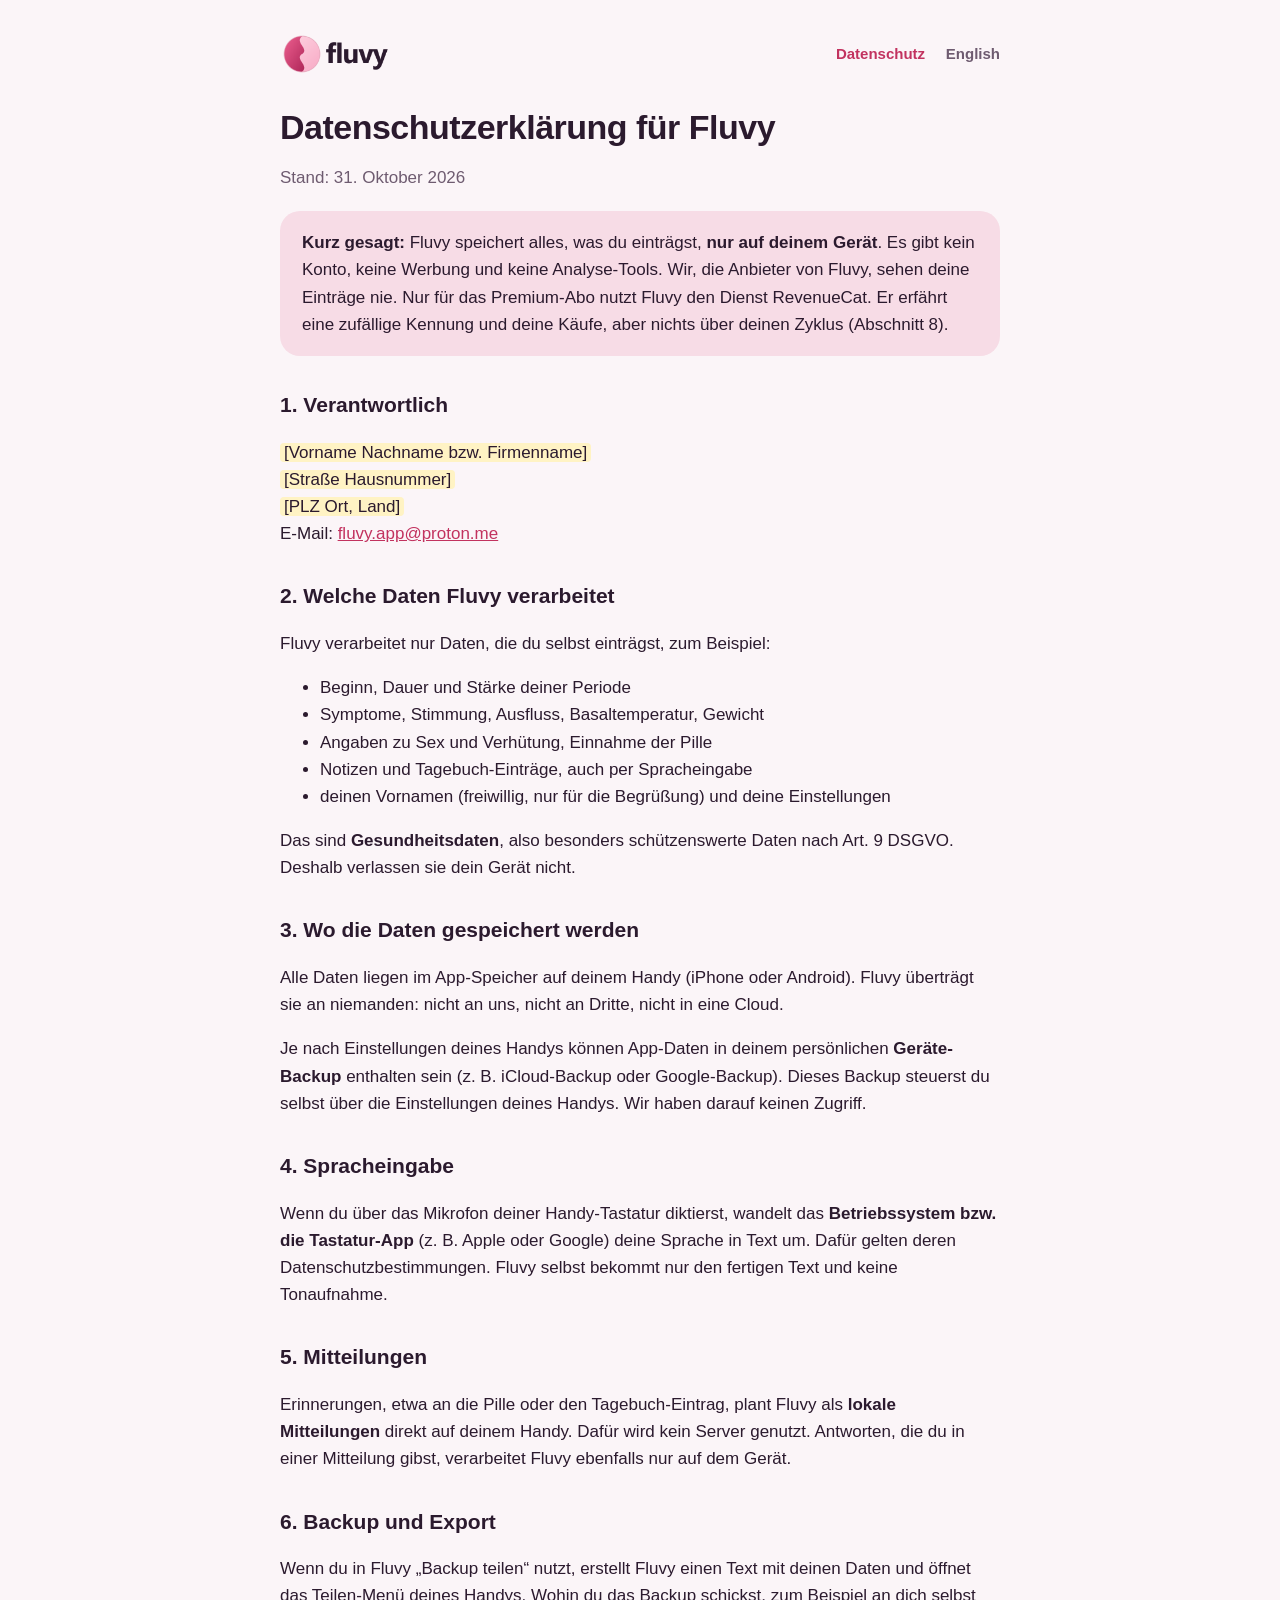
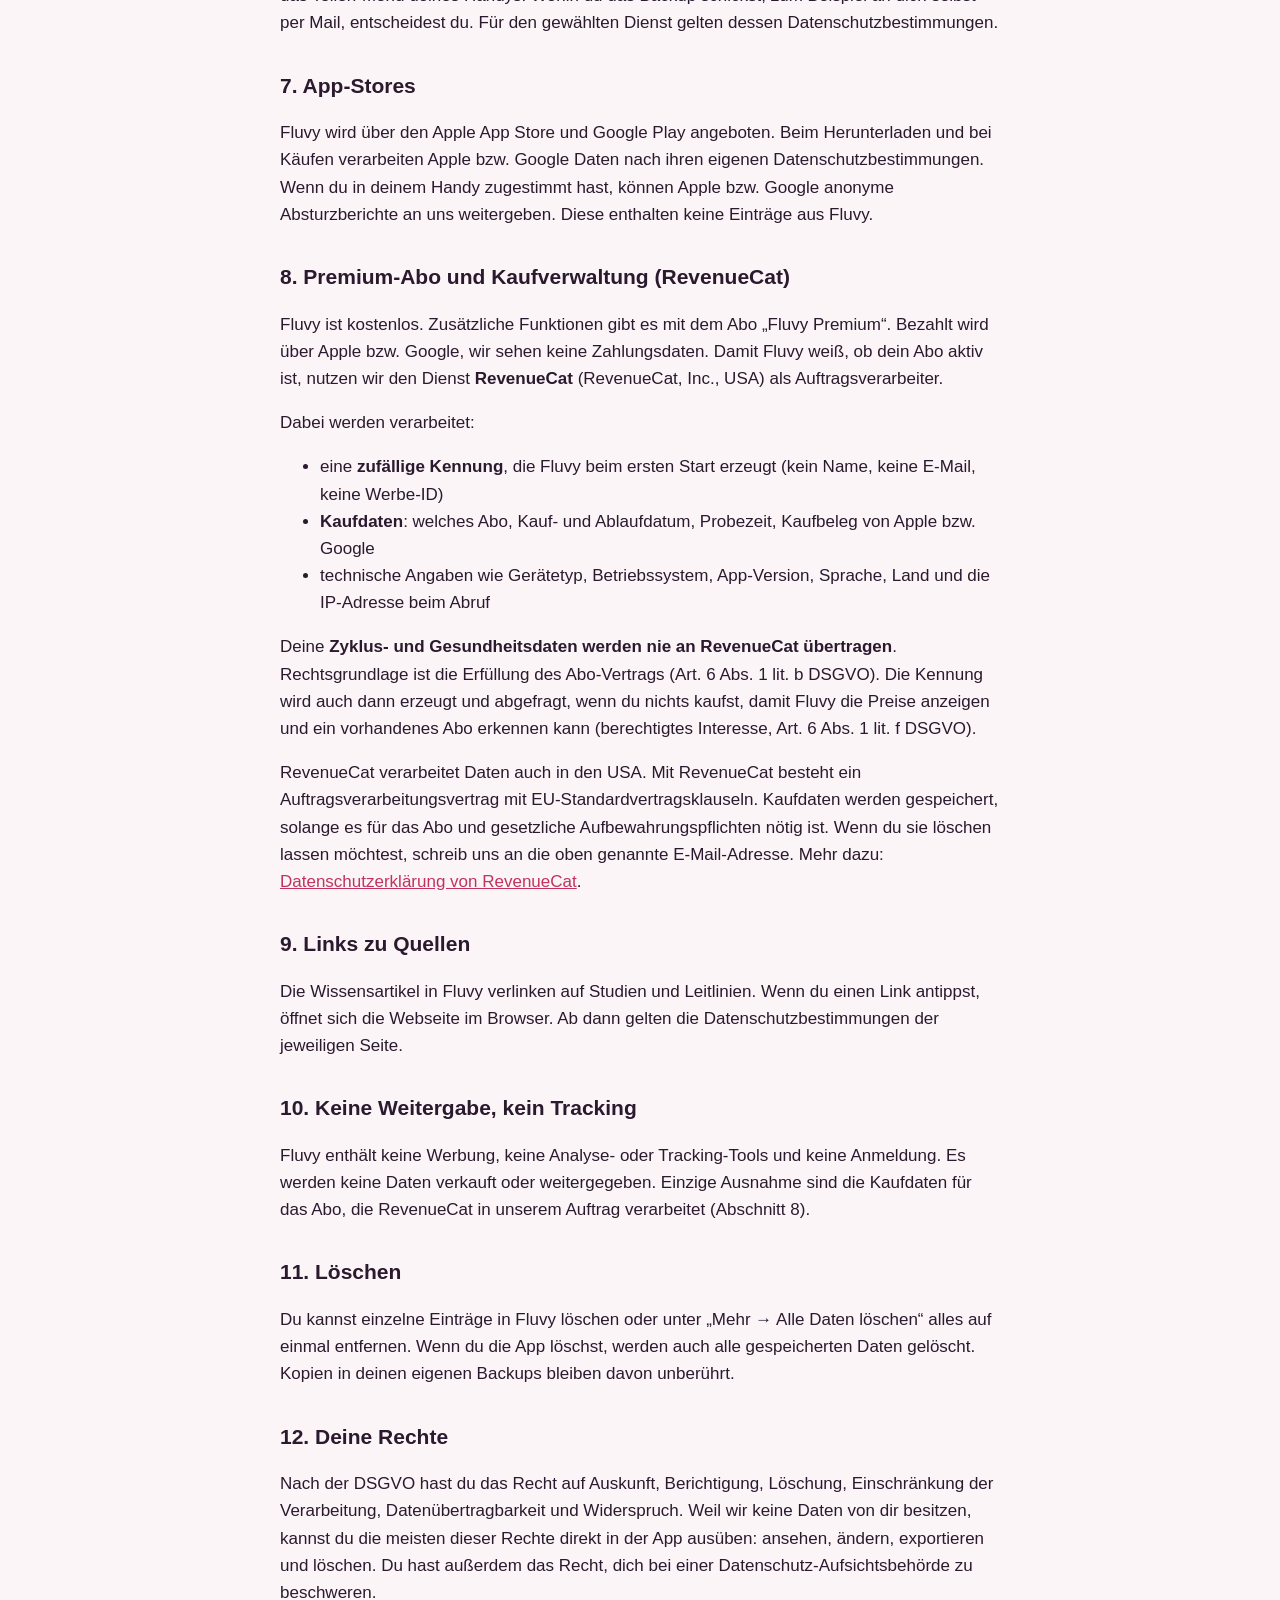
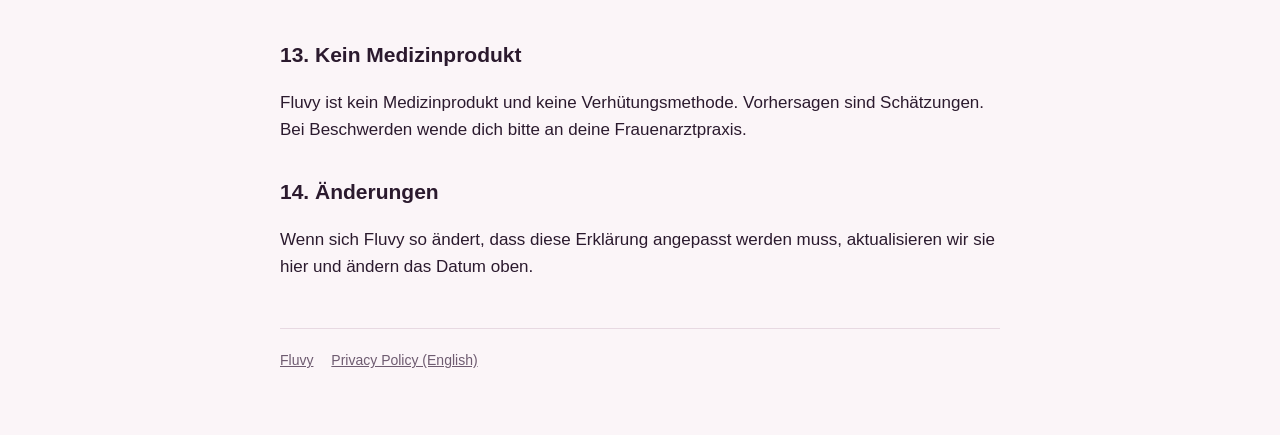
==== datenschutz.html @ e546843e "Add files via upload" ====
<!doctype html>
<html lang="de">
<head>
  <meta charset="utf-8">
  <meta name="viewport" content="width=device-width, initial-scale=1">
  <title>Datenschutzerklärung – Fluvy</title>
  <link rel="icon" href="icon.png">
  <link rel="stylesheet" href="style.css">
</head>
<body>
  <div class="wrap">
    <header>
      <a class="logo" href="./"><picture><source srcset="logo-dark.png" media="(prefers-color-scheme: dark)"><img src="logo.png" alt="Fluvy"></picture></a>
      <nav>
        <a href="datenschutz.html" aria-current="page">Datenschutz</a>
        <a href="privacy.html">English</a>
      </nav>
    </header>

    <h1>Datenschutzerklärung für Fluvy</h1>
    <p class="muted">Stand: 31. Oktober 2026</p>

    <div class="summary">
      <strong>Kurz gesagt:</strong> Fluvy speichert alles, was du einträgst, <strong>nur auf deinem Gerät</strong>.
      Es gibt kein Konto, keine Werbung und keine Analyse-Tools. Wir, die Anbieter von Fluvy, sehen deine Einträge nie.
      Nur für das Premium-Abo nutzt Fluvy den Dienst RevenueCat. Er erfährt eine zufällige Kennung und deine Käufe, aber nichts über deinen Zyklus (Abschnitt 8).
    </div>

    <h2>1. Verantwortlich</h2>
    <p>
      <span class="todo">[Vorname Nachname bzw. Firmenname]</span><br>
      <span class="todo">[Straße Hausnummer]</span><br>
      <span class="todo">[PLZ Ort, Land]</span><br>
      E-Mail: <a href="mailto:fluvy.app@proton.me">fluvy.app@proton.me</a>
    </p>

    <h2>2. Welche Daten Fluvy verarbeitet</h2>
    <p>Fluvy verarbeitet nur Daten, die du selbst einträgst, zum Beispiel:</p>
    <ul>
      <li>Beginn, Dauer und Stärke deiner Periode</li>
      <li>Symptome, Stimmung, Ausfluss, Basaltemperatur, Gewicht</li>
      <li>Angaben zu Sex und Verhütung, Einnahme der Pille</li>
      <li>Notizen und Tagebuch-Einträge, auch per Spracheingabe</li>
      <li>deinen Vornamen (freiwillig, nur für die Begrüßung) und deine Einstellungen</li>
    </ul>
    <p>Das sind <strong>Gesundheitsdaten</strong>, also besonders schützenswerte Daten nach Art. 9 DSGVO. Deshalb verlassen sie dein Gerät nicht.</p>

    <h2>3. Wo die Daten gespeichert werden</h2>
    <p>Alle Daten liegen im App-Speicher auf deinem Handy (iPhone oder Android). Fluvy überträgt sie an niemanden: nicht an uns, nicht an Dritte, nicht in eine Cloud.</p>
    <p>Je nach Einstellungen deines Handys können App-Daten in deinem persönlichen <strong>Geräte-Backup</strong> enthalten sein (z. B. iCloud-Backup oder Google-Backup). Dieses Backup steuerst du selbst über die Einstellungen deines Handys. Wir haben darauf keinen Zugriff.</p>

    <h2>4. Spracheingabe</h2>
    <p>Wenn du über das Mikrofon deiner Handy-Tastatur diktierst, wandelt das <strong>Betriebssystem bzw. die Tastatur-App</strong> (z. B. Apple oder Google) deine Sprache in Text um. Dafür gelten deren Datenschutzbestimmungen. Fluvy selbst bekommt nur den fertigen Text und keine Tonaufnahme.</p>

    <h2>5. Mitteilungen</h2>
    <p>Erinnerungen, etwa an die Pille oder den Tagebuch-Eintrag, plant Fluvy als <strong>lokale Mitteilungen</strong> direkt auf deinem Handy. Dafür wird kein Server genutzt. Antworten, die du in einer Mitteilung gibst, verarbeitet Fluvy ebenfalls nur auf dem Gerät.</p>

    <h2>6. Backup und Export</h2>
    <p>Wenn du in Fluvy „Backup teilen“ nutzt, erstellt Fluvy einen Text mit deinen Daten und öffnet das Teilen-Menü deines Handys. Wohin du das Backup schickst, zum Beispiel an dich selbst per Mail, entscheidest du. Für den gewählten Dienst gelten dessen Datenschutzbestimmungen.</p>

    <h2>7. App-Stores</h2>
    <p>Fluvy wird über den Apple App Store und Google Play angeboten. Beim Herunterladen und bei Käufen verarbeiten Apple bzw. Google Daten nach ihren eigenen Datenschutzbestimmungen. Wenn du in deinem Handy zugestimmt hast, können Apple bzw. Google anonyme Absturzberichte an uns weitergeben. Diese enthalten keine Einträge aus Fluvy.</p>

    <h2>8. Premium-Abo und Kaufverwaltung (RevenueCat)</h2>
    <p>Fluvy ist kostenlos. Zusätzliche Funktionen gibt es mit dem Abo „Fluvy Premium“. Bezahlt wird über Apple bzw. Google, wir sehen keine Zahlungsdaten. Damit Fluvy weiß, ob dein Abo aktiv ist, nutzen wir den Dienst <strong>RevenueCat</strong> (RevenueCat, Inc., USA) als Auftragsverarbeiter.</p>
    <p>Dabei werden verarbeitet:</p>
    <ul>
      <li>eine <strong>zufällige Kennung</strong>, die Fluvy beim ersten Start erzeugt (kein Name, keine E-Mail, keine Werbe-ID)</li>
      <li><strong>Kaufdaten</strong>: welches Abo, Kauf- und Ablaufdatum, Probezeit, Kaufbeleg von Apple bzw. Google</li>
      <li>technische Angaben wie Gerätetyp, Betriebssystem, App-Version, Sprache, Land und die IP-Adresse beim Abruf</li>
    </ul>
    <p>Deine <strong>Zyklus- und Gesundheitsdaten werden nie an RevenueCat übertragen</strong>. Rechtsgrundlage ist die Erfüllung des Abo-Vertrags (Art. 6 Abs. 1 lit. b DSGVO). Die Kennung wird auch dann erzeugt und abgefragt, wenn du nichts kaufst, damit Fluvy die Preise anzeigen und ein vorhandenes Abo erkennen kann (berechtigtes Interesse, Art. 6 Abs. 1 lit. f DSGVO).</p>
    <p>RevenueCat verarbeitet Daten auch in den USA. Mit RevenueCat besteht ein Auftragsverarbeitungsvertrag mit EU-Standardvertragsklauseln. Kaufdaten werden gespeichert, solange es für das Abo und gesetzliche Aufbewahrungspflichten nötig ist. Wenn du sie löschen lassen möchtest, schreib uns an die oben genannte E-Mail-Adresse. Mehr dazu: <a href="https://www.revenuecat.com/privacy">Datenschutzerklärung von RevenueCat</a>.</p>

    <h2>9. Links zu Quellen</h2>
    <p>Die Wissensartikel in Fluvy verlinken auf Studien und Leitlinien. Wenn du einen Link antippst, öffnet sich die Webseite im Browser. Ab dann gelten die Datenschutzbestimmungen der jeweiligen Seite.</p>

    <h2>10. Keine Weitergabe, kein Tracking</h2>
    <p>Fluvy enthält keine Werbung, keine Analyse- oder Tracking-Tools und keine Anmeldung. Es werden keine Daten verkauft oder weitergegeben. Einzige Ausnahme sind die Kaufdaten für das Abo, die RevenueCat in unserem Auftrag verarbeitet (Abschnitt 8).</p>

    <h2>11. Löschen</h2>
    <p>Du kannst einzelne Einträge in Fluvy löschen oder unter „Mehr → Alle Daten löschen“ alles auf einmal entfernen. Wenn du die App löschst, werden auch alle gespeicherten Daten gelöscht. Kopien in deinen eigenen Backups bleiben davon unberührt.</p>

    <h2>12. Deine Rechte</h2>
    <p>Nach der DSGVO hast du das Recht auf Auskunft, Berichtigung, Löschung, Einschränkung der Verarbeitung, Datenübertragbarkeit und Widerspruch. Weil wir keine Daten von dir besitzen, kannst du die meisten dieser Rechte direkt in der App ausüben: ansehen, ändern, exportieren und löschen. Du hast außerdem das Recht, dich bei einer Datenschutz-Aufsichtsbehörde zu beschweren.</p>

    <h2>13. Kein Medizinprodukt</h2>
    <p>Fluvy ist kein Medizinprodukt und keine Verhütungsmethode. Vorhersagen sind Schätzungen. Bei Beschwerden wende dich bitte an deine Frauenarztpraxis.</p>

    <h2>14. Änderungen</h2>
    <p>Wenn sich Fluvy so ändert, dass diese Erklärung angepasst werden muss, aktualisieren wir sie hier und ändern das Datum oben.</p>

    <footer>
      <a href="./">Fluvy</a>
      <a href="privacy.html">Privacy Policy (English)</a>
    </footer>
  </div>
</body>
</html>
---- style.css ----
/* Fluvy-Webseite: Farben und Schrift wie in der App (Beere, Rosé, Pflaume) */
:root {
  --bg: #fbf5f8;
  --surface: #ffffff;
  --ink: #2b1a2e;
  --muted: #6e5b70;
  --line: #e7d9e2;
  --berry: #c2325f;
  --berry-dark: #7a1e48;
  --rose: #f7dce6;
  --todo: #fff3c4;
}
@media (prefers-color-scheme: dark) {
  :root {
    --bg: #161015;
    --surface: #211820;
    --ink: #f4eaf1;
    --muted: #b5a2b1;
    --line: #3a2c37;
    --berry: #ee6690;
    --berry-dark: #c2325f;
    --rose: #482031;
    --todo: #4a3d12;
  }
}
* { box-sizing: border-box; }
body {
  margin: 0;
  background: var(--bg);
  color: var(--ink);
  font: 17px/1.6 -apple-system, BlinkMacSystemFont, "Segoe UI", Roboto, "Helvetica Neue", Arial, sans-serif;
}
.wrap { max-width: 760px; margin: 0 auto; padding: 32px 20px 64px; }
header { display: flex; align-items: center; justify-content: space-between; gap: 16px; margin-bottom: 32px; }
header a.logo img { height: 44px; display: block; }
nav a { color: var(--muted); text-decoration: none; margin-left: 16px; font-weight: 600; font-size: 15px; }
nav a:hover, nav a[aria-current="page"] { color: var(--berry); }
h1 { font-size: 34px; line-height: 1.15; letter-spacing: -0.5px; margin: 0 0 8px; }
h2 { font-size: 21px; margin: 32px 0 8px; }
p, li { color: var(--ink); }
.muted { color: var(--muted); }
a { color: var(--berry); }
.card { background: var(--surface); border: 1px solid var(--line); border-radius: 20px; padding: 20px 24px; margin: 20px 0; }
.summary { background: var(--rose); border-radius: 20px; padding: 18px 22px; margin: 20px 0; }
.todo { background: var(--todo); padding: 0 4px; border-radius: 4px; }
.hero { text-align: center; padding: 24px 0 8px; }
.hero img { width: 120px; height: 120px; border-radius: 28px; box-shadow: 0 10px 30px rgba(194, 50, 95, 0.25); }
.hero h1 { font-size: 40px; margin-top: 20px; }
.features { display: grid; grid-template-columns: repeat(auto-fit, minmax(210px, 1fr)); gap: 14px; margin: 28px 0; }
.features .card { margin: 0; }
.features h3 { margin: 0 0 4px; font-size: 17px; }
.features p { margin: 0; color: var(--muted); font-size: 15px; }
footer { margin-top: 48px; padding-top: 20px; border-top: 1px solid var(--line); color: var(--muted); font-size: 14px; }
footer a { color: var(--muted); margin-right: 14px; }
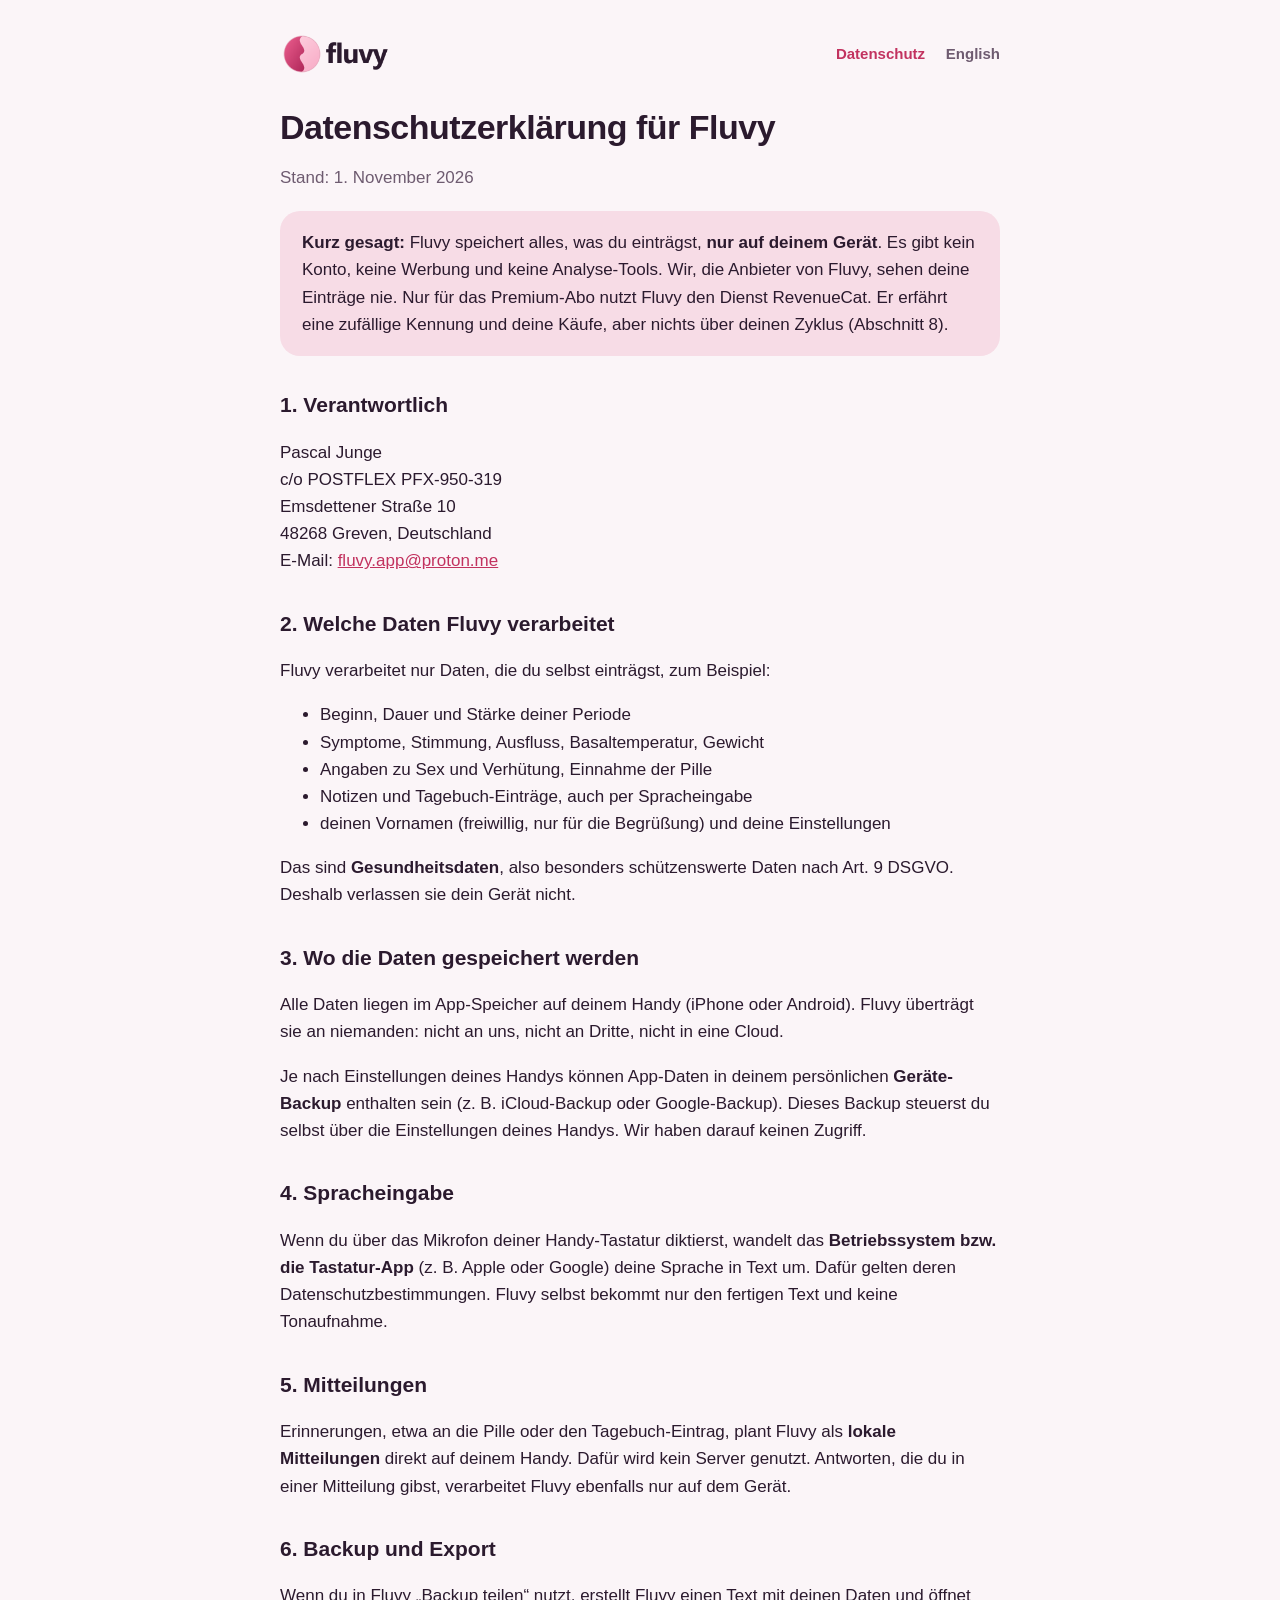
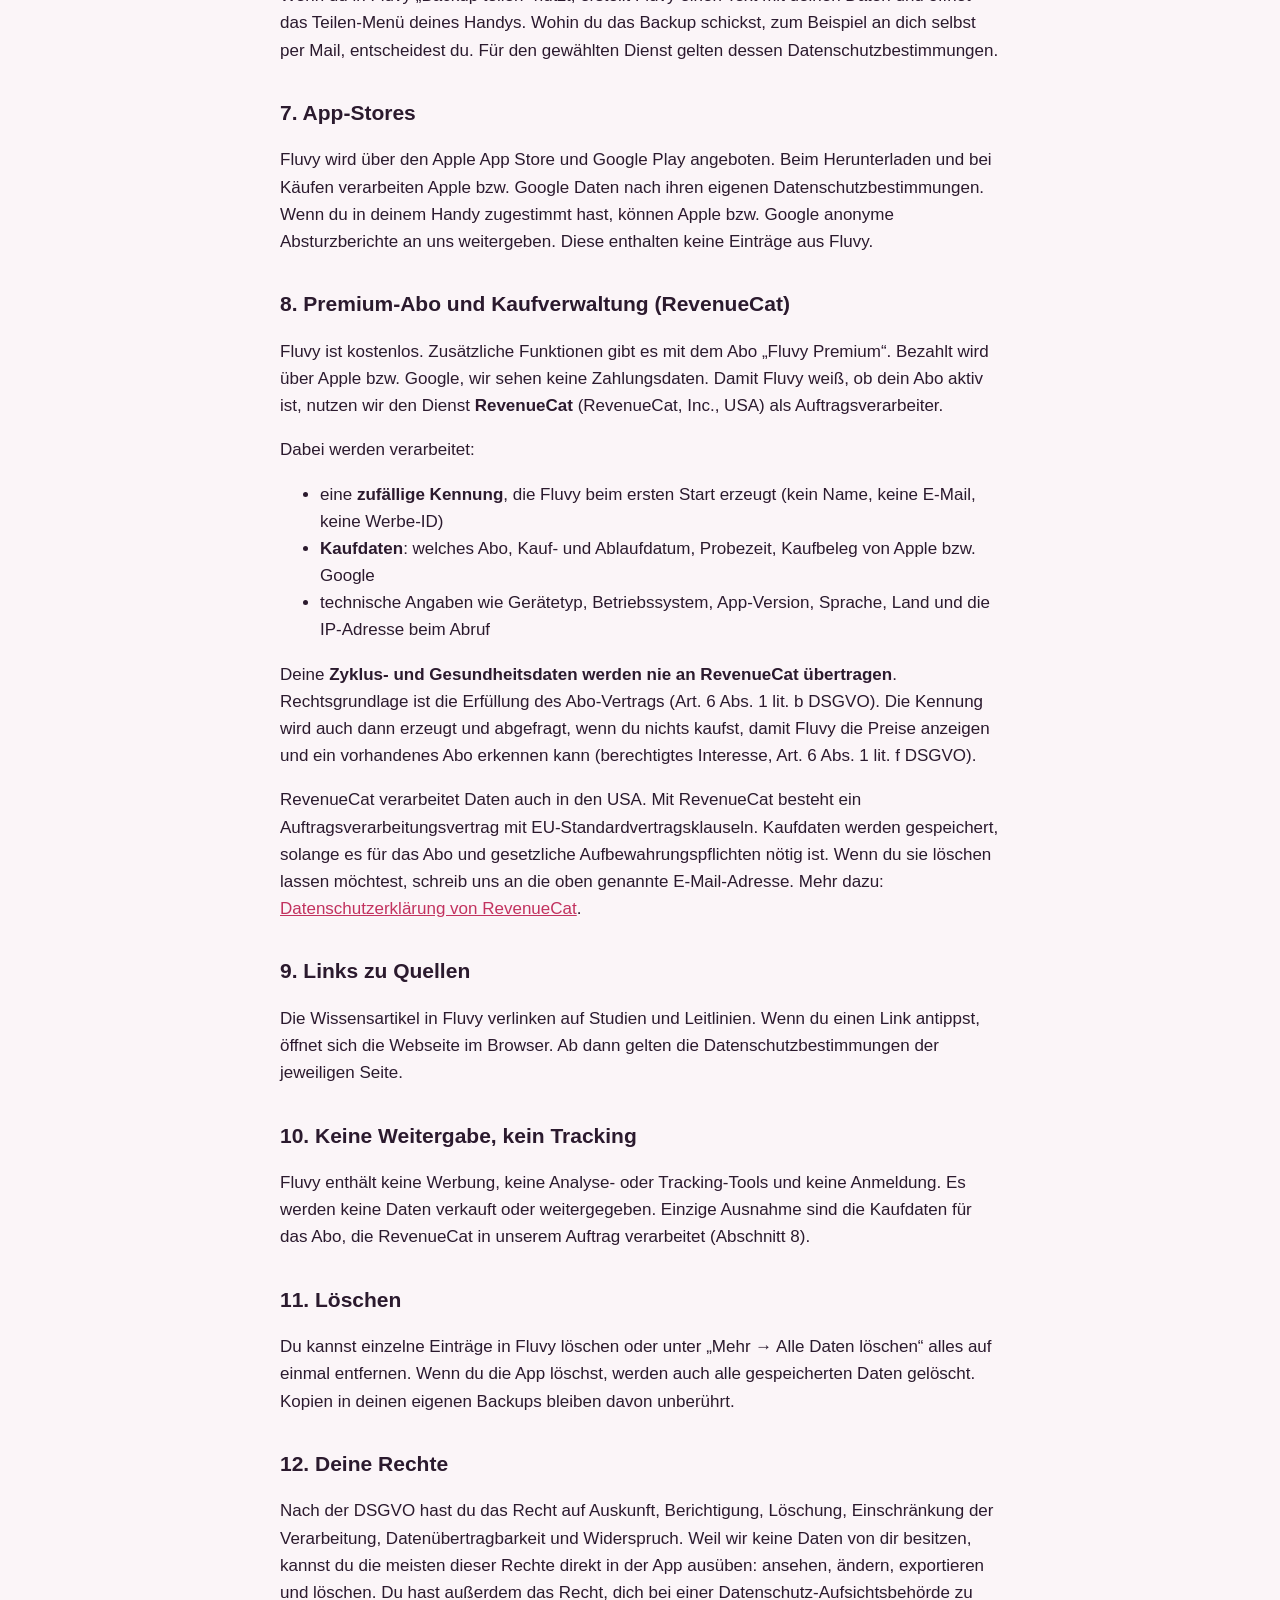
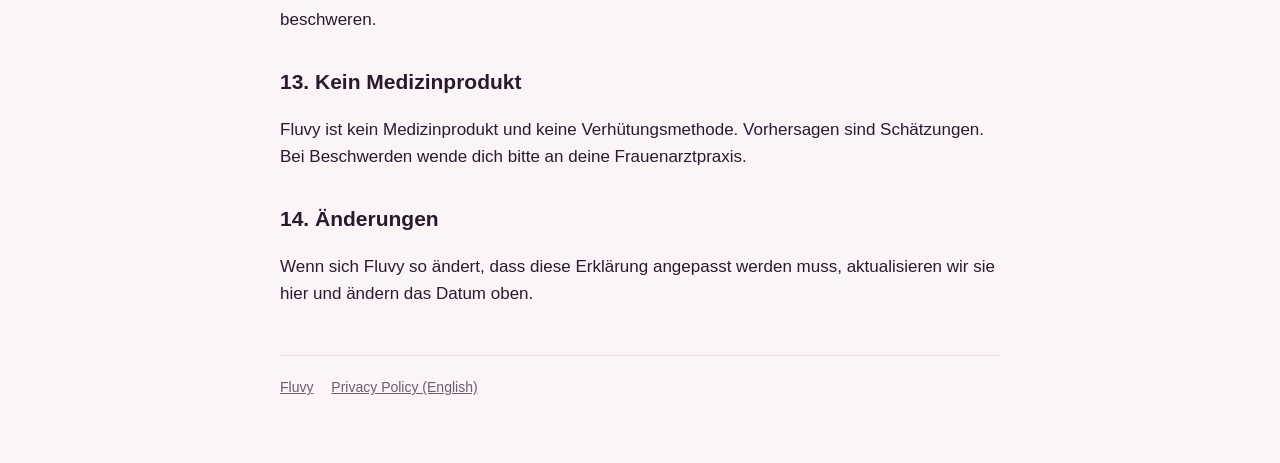
==== commit 0af5243f: "Add files via upload" ====
--- a/datenschutz.html
+++ b/datenschutz.html
@@ -18,7 +18,7 @@
     </header>
 
     <h1>Datenschutzerklärung für Fluvy</h1>
-    <p class="muted">Stand: 31. Oktober 2026</p>
+    <p class="muted">Stand: 1. November 2026</p>
 
     <div class="summary">
       <strong>Kurz gesagt:</strong> Fluvy speichert alles, was du einträgst, <strong>nur auf deinem Gerät</strong>.
@@ -28,9 +28,10 @@
 
     <h2>1. Verantwortlich</h2>
     <p>
-      <span class="todo">[Vorname Nachname bzw. Firmenname]</span><br>
-      <span class="todo">[Straße Hausnummer]</span><br>
-      <span class="todo">[PLZ Ort, Land]</span><br>
+      Pascal Junge<br>
+      c/o POSTFLEX PFX-950-319<br>
+      Emsdettener Straße 10<br>
+      48268 Greven, Deutschland<br>
       E-Mail: <a href="mailto:fluvy.app@proton.me">fluvy.app@proton.me</a>
     </p>
 
